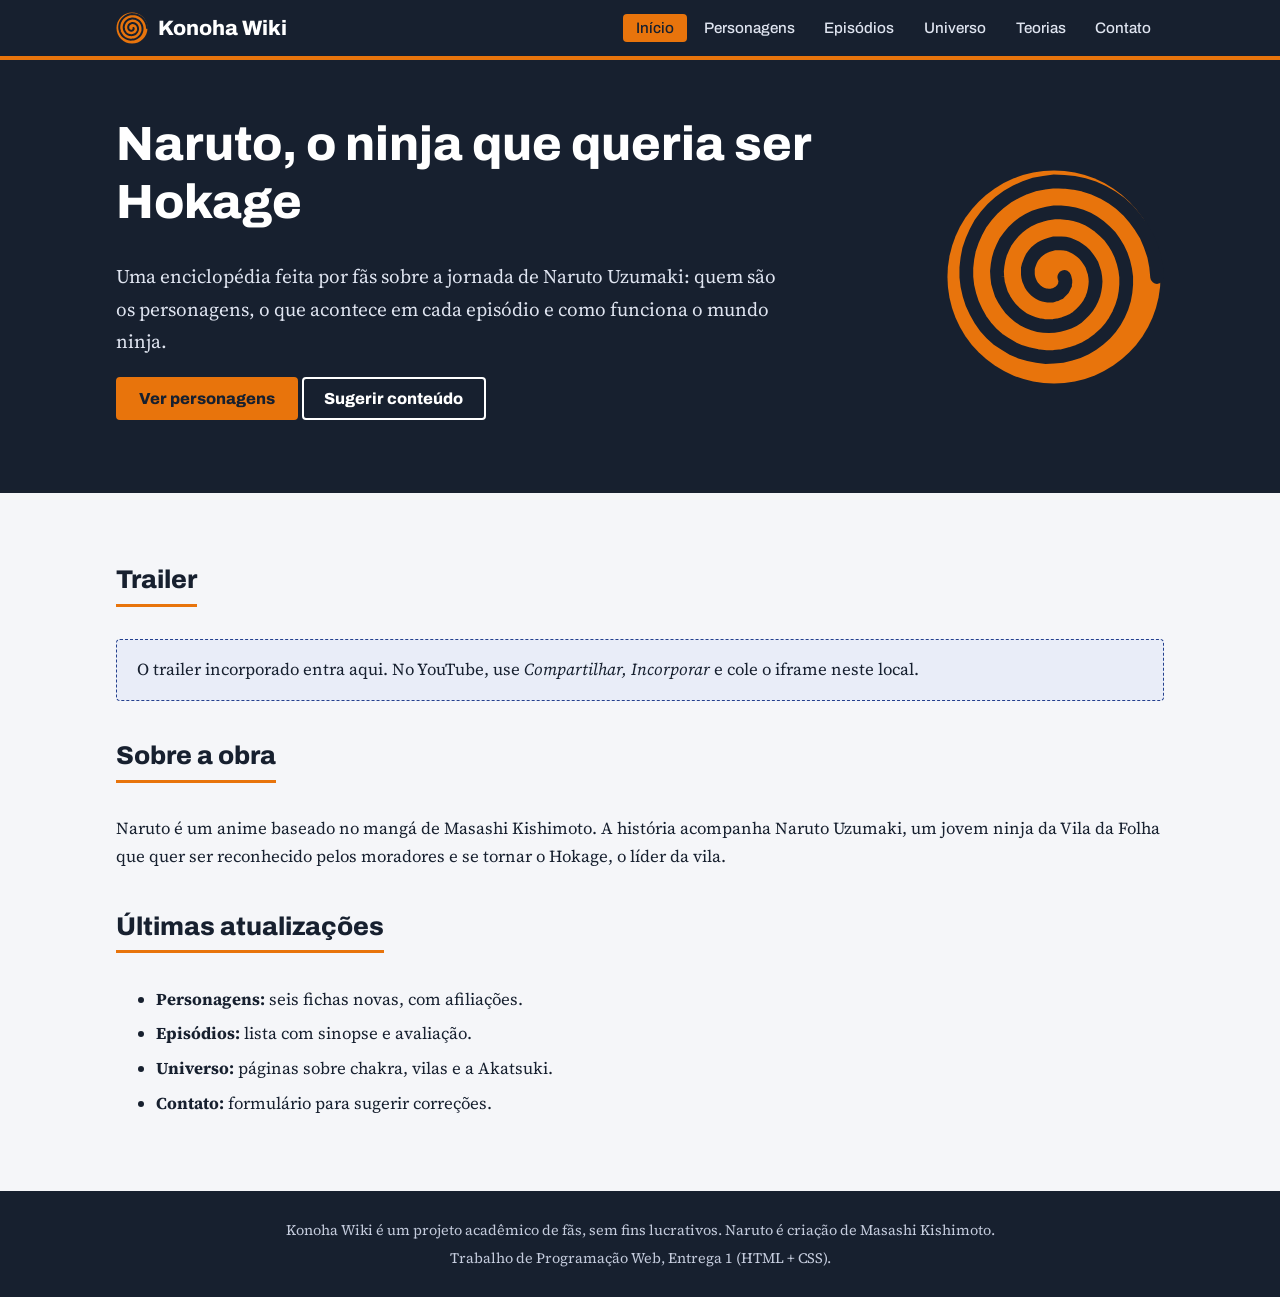
==== index.html @ 3d3cb68b "inicializa repositorio" ====
<!doctype html>
<html lang="pt-br">
  <head>
    <meta charset="UTF-8" />
    <meta name="viewport" content="width=device-width, initial-scale=1.0" />
    <meta
      name="description"
      content="Enciclopédia de fãs sobre o anime Naruto: personagens, episódios e o universo ninja."
    />
    <title>Início | Konoha Wiki</title>
    <link rel="preconnect" href="https://fonts.googleapis.com" />
    <link rel="preconnect" href="https://fonts.gstatic.com" crossorigin />
    <link
      rel="stylesheet"
      href="https://fonts.googleapis.com/css2?family=Archivo:wght@500;800&family=Source+Serif+4:wght@400;600&display=swap"
    />
    <link rel="stylesheet" href="style.css" />
  </head>
  <body>
    <a class="skip" href="#conteudo">Ir para o conteúdo</a>
    <header class="topbar">
      <div class="topbar__in">
        <a class="brand" href="index.html"
          ><img
            src="images/logo.svg"
            alt="Espiral laranja, símbolo da Konoha Wiki"
            width="32"
            height="32"
          />Konoha Wiki</a
        >
        <nav aria-label="Principal">
          <a href="index.html" aria-current="page">Início</a
          ><a href="personagens.html">Personagens</a
          ><a href="episodios.html">Episódios</a
          ><a href="universo.html">Universo</a><a href="teorias.html">Teorias</a
          ><a href="contato.html">Contato</a>
        </nav>
      </div>
    </header>
    <main id="conteudo">
      <section class="hero">
        <div class="wrap hero__in">
          <div>
            <h1>Naruto, o ninja que queria ser Hokage</h1>
            <p class="lead">
              Uma enciclopédia feita por fãs sobre a jornada de Naruto Uzumaki:
              quem são os personagens, o que acontece em cada episódio e como
              funciona o mundo ninja.
            </p>
            <p>
              <a class="btn" href="personagens.html">Ver personagens</a>
              <a class="btn btn--ghost" href="contato.html">Sugerir conteúdo</a>
            </p>
          </div>
          <img
            class="hero__img"
            src="images/logo.svg"
            alt="Espiral laranja da Konoha Wiki"
            width="220"
            height="220"
          />
        </div>
      </section>
      <div class="wrap">
        <section>
          <h2>Trailer</h2>
          <!-- Cole aqui o código de incorporação (iframe) do trailer no YouTube -->
          <p class="box">
            O trailer incorporado entra aqui. No YouTube, use
            <em>Compartilhar, Incorporar</em> e cole o iframe neste local.
          </p>
        </section>
        <section>
          <h2>Sobre a obra</h2>
          <p>
            Naruto é um anime baseado no mangá de Masashi Kishimoto. A história
            acompanha Naruto Uzumaki, um jovem ninja da Vila da Folha que quer
            ser reconhecido pelos moradores e se tornar o Hokage, o líder da
            vila.
          </p>
        </section>
        <section>
          <h2>Últimas atualizações</h2>
          <ul class="updates">
            <li>
              <strong>Personagens:</strong> seis fichas novas, com afiliações.
            </li>
            <li><strong>Episódios:</strong> lista com sinopse e avaliação.</li>
            <li>
              <strong>Universo:</strong> páginas sobre chakra, vilas e a
              Akatsuki.
            </li>
            <li>
              <strong>Contato:</strong> formulário para sugerir correções.
            </li>
          </ul>
        </section>
      </div>
    </main>
    <footer class="foot">
      <p>
        Konoha Wiki é um projeto acadêmico de fãs, sem fins lucrativos. Naruto é
        criação de Masashi Kishimoto.
      </p>
      <p>Trabalho de Programação Web, Entrega 1 (HTML + CSS).</p>
    </footer>
  </body>
</html>
---- style.css ----
/* Konoha Wiki - Entrega 1 (CSS externo, responsivo, Flexbox + Grid) */
:root {
  --ink: #17202f; /* azul-noite: topo, textos */
  --blue: #24408e; /* azul bandana: links */
  --leaf: #e8740c; /* laranja: destaques e botões */
  --paper: #f5f6f9; /* fundo */
  --line: #d8dce6; /* bordas */
  --white: #fff;
  --head: "Archivo", "Segoe UI", Arial, sans-serif;
  --body: "Source Serif 4", Georgia, serif;
}

* {
  box-sizing: border-box;
}

body {
  margin: 0;
  font: 1.05rem/1.7 var(--body);
  color: var(--ink);
  background: var(--paper);
}

h1,
h2,
h3 {
  font-family: var(--head);
  line-height: 1.2;
  margin: 0 0 0.6em;
}

h1 {
  font-size: clamp(2rem, 5vw, 3rem);
  font-weight: 800;
}

h2 {
  font-size: 1.6rem;
  font-weight: 800;
  padding-bottom: 0.3em;
  border-bottom: 3px solid var(--leaf);
  display: inline-block;
}

h3 {
  font-size: 1.2rem;
  font-weight: 800;
}

a {
  color: var(--blue);
}

:focus-visible {
  outline: 3px solid var(--leaf);
  outline-offset: 2px;
}

img {
  max-width: 100%;
  height: auto;
  display: block;
}

.wrap {
  max-width: 68rem;
  margin: 0 auto;
  padding: 2rem 1.25rem;
}

.wrap--narrow {
  max-width: 40rem;
}

.lead {
  font-size: 1.2rem;
  max-width: 42rem;
}

section {
  margin-bottom: 2.5rem;
}

/* acessibilidade */
.skip {
  position: absolute;
  left: -999px;
  background: var(--leaf);
  color: var(--ink);
  padding: 0.5rem 1rem;
  z-index: 10;
}

.skip:focus {
  left: 0;
}

/* topo e navegação (Flexbox) */
.topbar {
  background: var(--ink);
  border-bottom: 4px solid var(--leaf);
}

.topbar__in {
  max-width: 68rem;
  margin: 0 auto;
  padding: 0.75rem 1.25rem;
  display: flex;
  flex-wrap: wrap;
  align-items: center;
  justify-content: space-between;
  gap: 0.5rem 1.5rem;
}

.brand {
  display: flex;
  align-items: center;
  gap: 0.6rem;
  color: var(--white);
  font: 800 1.3rem var(--head);
  text-decoration: none;
}

.topbar nav {
  display: flex;
  flex-wrap: wrap;
  gap: 0.25rem;
}

.topbar nav a {
  color: #dfe4f0;
  font: 500 0.95rem var(--head);
  text-decoration: none;
  padding: 0.4rem 0.8rem;
  border-radius: 4px;
}

.topbar nav a:hover {
  background: #2a3550;
  color: var(--white);
}

.topbar nav a[aria-current="page"] {
  background: var(--leaf);
  color: var(--ink);
}

/* destaque da home */
.hero {
  background: var(--ink);
  color: var(--white);
}

.hero__in {
  display: flex;
  flex-wrap: wrap;
  align-items: center;
  justify-content: space-between;
  gap: 2rem;
  padding-top: 3.5rem;
  padding-bottom: 3.5rem;
}

.hero__in > div {
  flex: 1 1 24rem;
}

.hero .lead {
  color: #dfe4f0;
}

.hero__img {
  width: 220px;
  height: 220px;
}

/* botões */
.btn {
  display: inline-block;
  background: var(--leaf);
  color: var(--ink);
  font: 800 1rem var(--head);
  padding: 0.7rem 1.3rem;
  border: 2px solid var(--leaf);
  border-radius: 4px;
  text-decoration: none;
  cursor: pointer;
}

.btn:hover {
  background: #ff8a26;
}

.btn--ghost {
  background: transparent;
  color: var(--white);
  border-color: var(--white);
}
.btn--ghost:hover {
  background: var(--white);
  color: var(--ink);
}

/* grade de conteúdo (CSS Grid) */
.grid {
  display: grid;
  grid-template-columns: repeat(auto-fill, minmax(14rem, 1fr));
  gap: 1.25rem;
}
.grid--2 {
  grid-template-columns: repeat(auto-fit, minmax(18rem, 1fr));
}
.card {
  background: var(--white);
  border: 1px solid var(--line);
  border-top: 4px solid var(--leaf);
  border-radius: 4px;
  overflow: hidden;
}
.card img {
  width: 100%;
  aspect-ratio: 1/1;
  object-fit: cover;
}
.card__b {
  padding: 1rem 1.1rem 1.2rem;
}
.card__b p {
  margin: 0.3em 0;
}
.aff {
  font-size: 0.95rem;
  color: #3d4660;
}
.panel {
  background: var(--white);
  border-left: 5px solid var(--blue);
  padding: 1rem 1.25rem;
  margin-bottom: 1rem;
}
.panel p {
  margin: 0;
}
.box {
  background: #e9edf8;
  border: 1px dashed var(--blue);
  padding: 1rem 1.25rem;
  border-radius: 4px;
}
.updates li {
  margin-bottom: 0.4rem;
}

/* tabela de episódios */
.scroll {
  overflow-x: auto;
}
table {
  border-collapse: collapse;
  width: 100%;
  background: var(--white);
  min-width: 36rem;
}

caption {
  text-align: left;
  padding: 0.5rem 0;
  font-size: 0.9rem;
  color: #3d4660;
}

th,
td {
  text-align: left;
  padding: 0.75rem 1rem;
  border-bottom: 1px solid var(--line);
  vertical-align: top;
}
th {
  background: var(--ink);
  color: var(--white);
  font-family: var(--head);
}
td:last-child {
  color: #b35600;
  white-space: nowrap;
}

/* formulário */
form label {
  display: block;
  font: 500 1rem var(--head);
  margin-bottom: 0.3rem;
}
input[type="text"],
input[type="email"],
select,
textarea {
  width: 100%;
  font: inherit;
  padding: 0.65rem 0.8rem;
  border: 2px solid var(--line);
  border-radius: 4px;
  background: var(--white);
  color: var(--ink);
}
input:focus,
select:focus,
textarea:focus {
  border-color: var(--blue);
  outline: none;
  box-shadow: 0 0 0 3px #bfcaf0;
}
.check {
  display: flex !important;
  gap: 0.6rem;
  align-items: flex-start;
  font-family: var(--body) !important;
}
.check input {
  margin-top: 0.45rem;
}

/* rodapé */
.foot {
  background: var(--ink);
  color: #c5ccdd;
  text-align: center;
  padding: 1.5rem 1.25rem;
  font-size: 0.9rem;
}
.foot p {
  margin: 0.2rem 0;
}

/* responsividade (media queries) */
@media (max-width: 640px) {
  body {
    font-size: 1rem;
  }
  .topbar__in {
    flex-direction: column;
    align-items: flex-start;
  }
  .hero__img {
    width: 120px;
    height: 120px;
  }
  .hero__in {
    padding-top: 2rem;
    padding-bottom: 2rem;
  }
  .grid {
    grid-template-columns: repeat(2, 1fr);
    gap: 0.75rem;
  }
}
@media (max-width: 400px) {
  .grid {
    grid-template-columns: 1fr;
  }
}
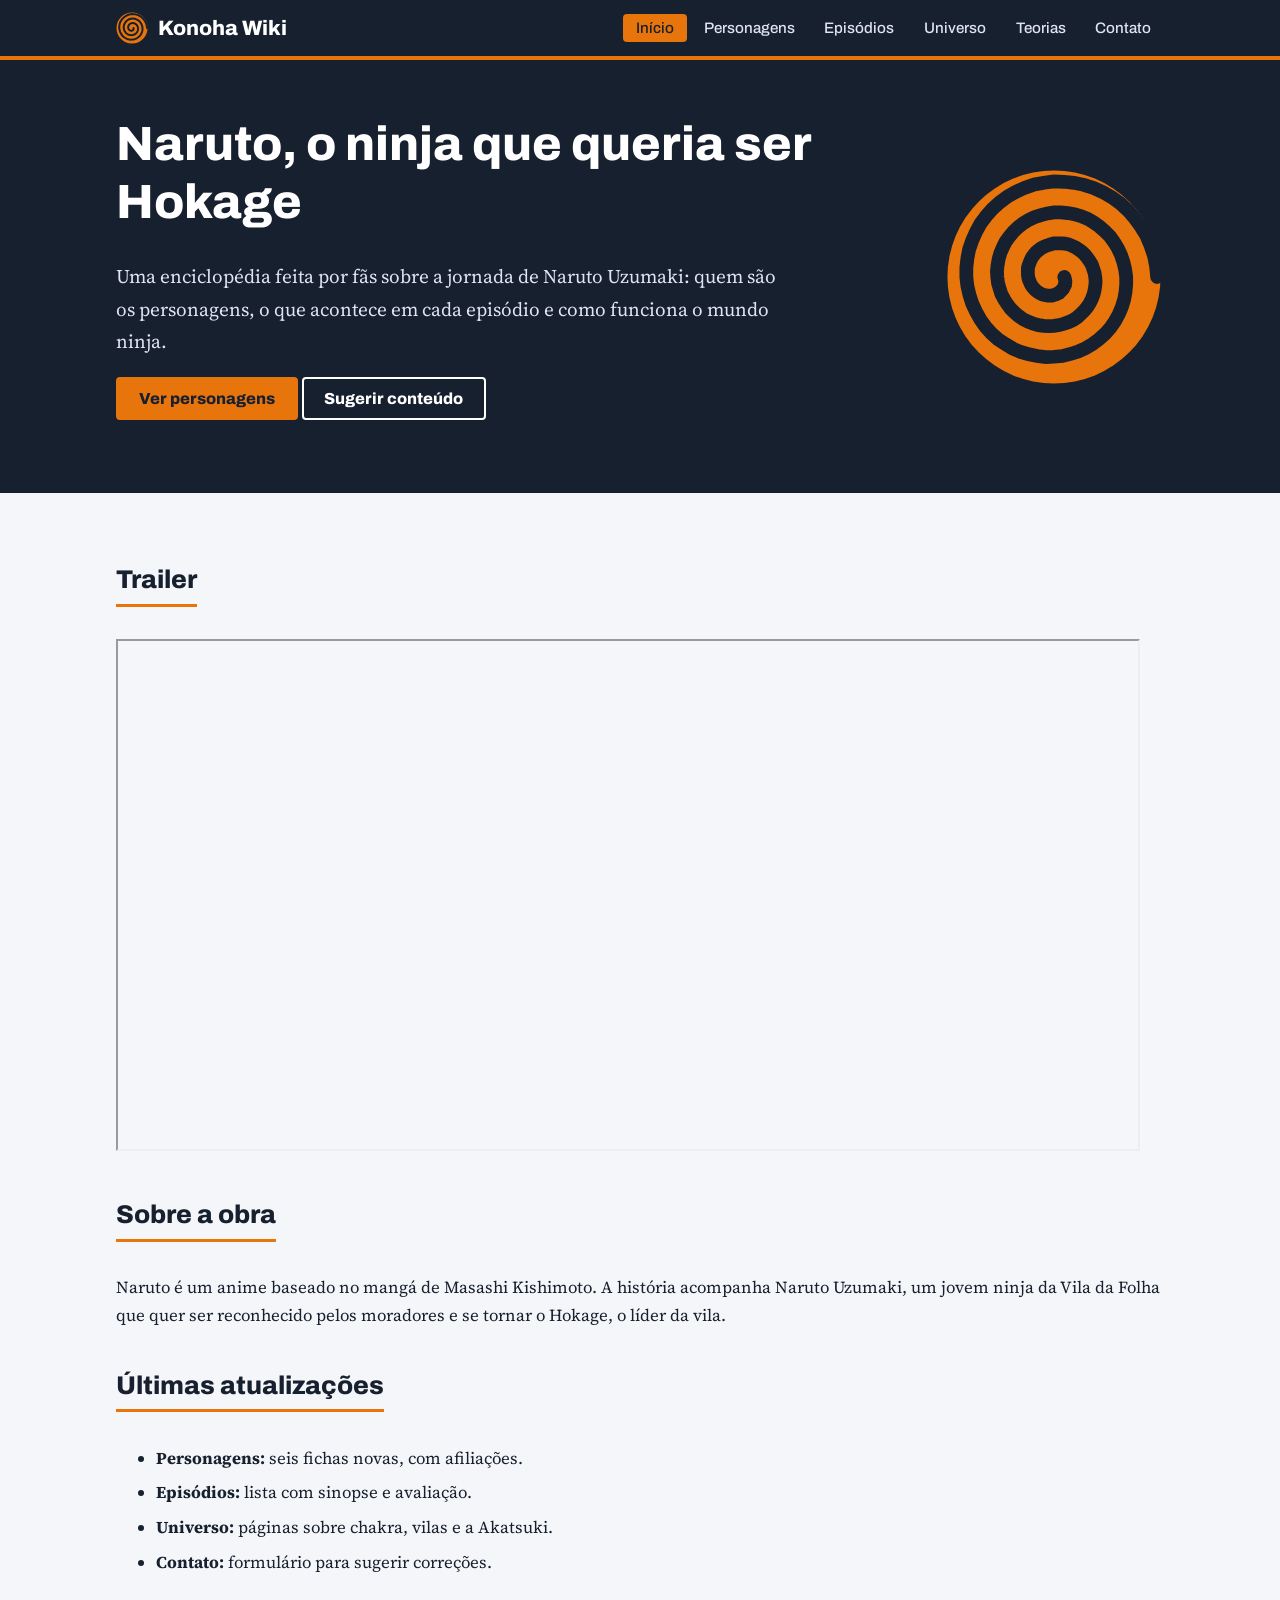
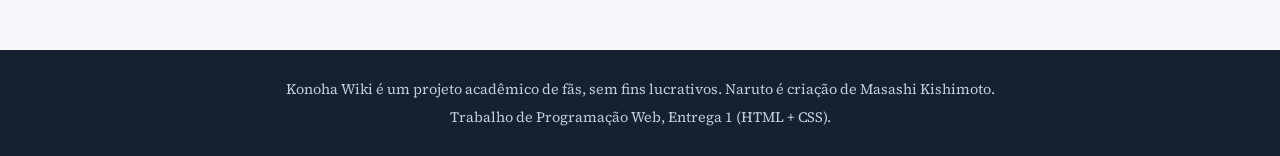
==== commit fa4b65ed: "entrega final" ====
--- a/index.html
+++ b/index.html
@@ -7,7 +7,7 @@
       name="description"
       content="Enciclopédia de fãs sobre o anime Naruto: personagens, episódios e o universo ninja."
     />
-    <title>Início | Konoha Wiki</title>
+    <title>Home | Konoha Wiki</title>
     <link rel="preconnect" href="https://fonts.googleapis.com" />
     <link rel="preconnect" href="https://fonts.gstatic.com" crossorigin />
     <link
@@ -64,10 +64,14 @@
       <div class="wrap">
         <section>
           <h2>Trailer</h2>
-          <!-- Cole aqui o código de incorporação (iframe) do trailer no YouTube -->
-          <p class="box">
-            O trailer incorporado entra aqui. No YouTube, use
-            <em>Compartilhar, Incorporar</em> e cole o iframe neste local.
+          <p class="trailer">
+            <iframe
+              width="1024"
+              height="512"
+              src="https://www.youtube.com/embed/-G9BqkgZXRA"
+              title="Trailer de Naruto"
+              allowfullscreen
+            ></iframe>
           </p>
         </section>
         <section>
--- a/style.css
+++ b/style.css
@@ -19,6 +19,13 @@
   font: 1.05rem/1.7 var(--body);
   color: var(--ink);
   background: var(--paper);
+  min-height: 100vh;
+  display: flex;
+  flex-direction: column;
+}
+
+main {
+  flex: 1;
 }
 
 h1,
@@ -196,6 +203,7 @@
   color: var(--white);
   border-color: var(--white);
 }
+
 .btn--ghost:hover {
   background: var(--white);
   color: var(--ink);
@@ -207,9 +215,11 @@
   grid-template-columns: repeat(auto-fill, minmax(14rem, 1fr));
   gap: 1.25rem;
 }
+
 .grid--2 {
   grid-template-columns: repeat(auto-fit, minmax(18rem, 1fr));
 }
+
 .card {
   background: var(--white);
   border: 1px solid var(--line);
@@ -217,36 +227,45 @@
   border-radius: 4px;
   overflow: hidden;
 }
+
 .card img {
   width: 100%;
   aspect-ratio: 1/1;
   object-fit: cover;
-}
+  object-position: center top;
+}
+
 .card__b {
   padding: 1rem 1.1rem 1.2rem;
 }
+
 .card__b p {
   margin: 0.3em 0;
 }
+
 .aff {
   font-size: 0.95rem;
   color: #3d4660;
 }
+
 .panel {
   background: var(--white);
   border-left: 5px solid var(--blue);
   padding: 1rem 1.25rem;
   margin-bottom: 1rem;
 }
+
 .panel p {
   margin: 0;
 }
+
 .box {
   background: #e9edf8;
   border: 1px dashed var(--blue);
   padding: 1rem 1.25rem;
   border-radius: 4px;
 }
+
 .updates li {
   margin-bottom: 0.4rem;
 }
@@ -255,6 +274,7 @@
 .scroll {
   overflow-x: auto;
 }
+
 table {
   border-collapse: collapse;
   width: 100%;
@@ -292,6 +312,7 @@
   font: 500 1rem var(--head);
   margin-bottom: 0.3rem;
 }
+
 input[type="text"],
 input[type="email"],
 select,
@@ -304,6 +325,7 @@
   background: var(--white);
   color: var(--ink);
 }
+
 input:focus,
 select:focus,
 textarea:focus {
@@ -311,12 +333,14 @@
   outline: none;
   box-shadow: 0 0 0 3px #bfcaf0;
 }
+
 .check {
   display: flex !important;
   gap: 0.6rem;
   align-items: flex-start;
   font-family: var(--body) !important;
 }
+
 .check input {
   margin-top: 0.45rem;
 }
@@ -329,6 +353,7 @@
   padding: 1.5rem 1.25rem;
   font-size: 0.9rem;
 }
+
 .foot p {
   margin: 0.2rem 0;
 }
@@ -338,23 +363,28 @@
   body {
     font-size: 1rem;
   }
+
   .topbar__in {
     flex-direction: column;
     align-items: flex-start;
   }
+
   .hero__img {
     width: 120px;
     height: 120px;
   }
+
   .hero__in {
     padding-top: 2rem;
     padding-bottom: 2rem;
   }
+
   .grid {
     grid-template-columns: repeat(2, 1fr);
     gap: 0.75rem;
   }
 }
+
 @media (max-width: 400px) {
   .grid {
     grid-template-columns: 1fr;
